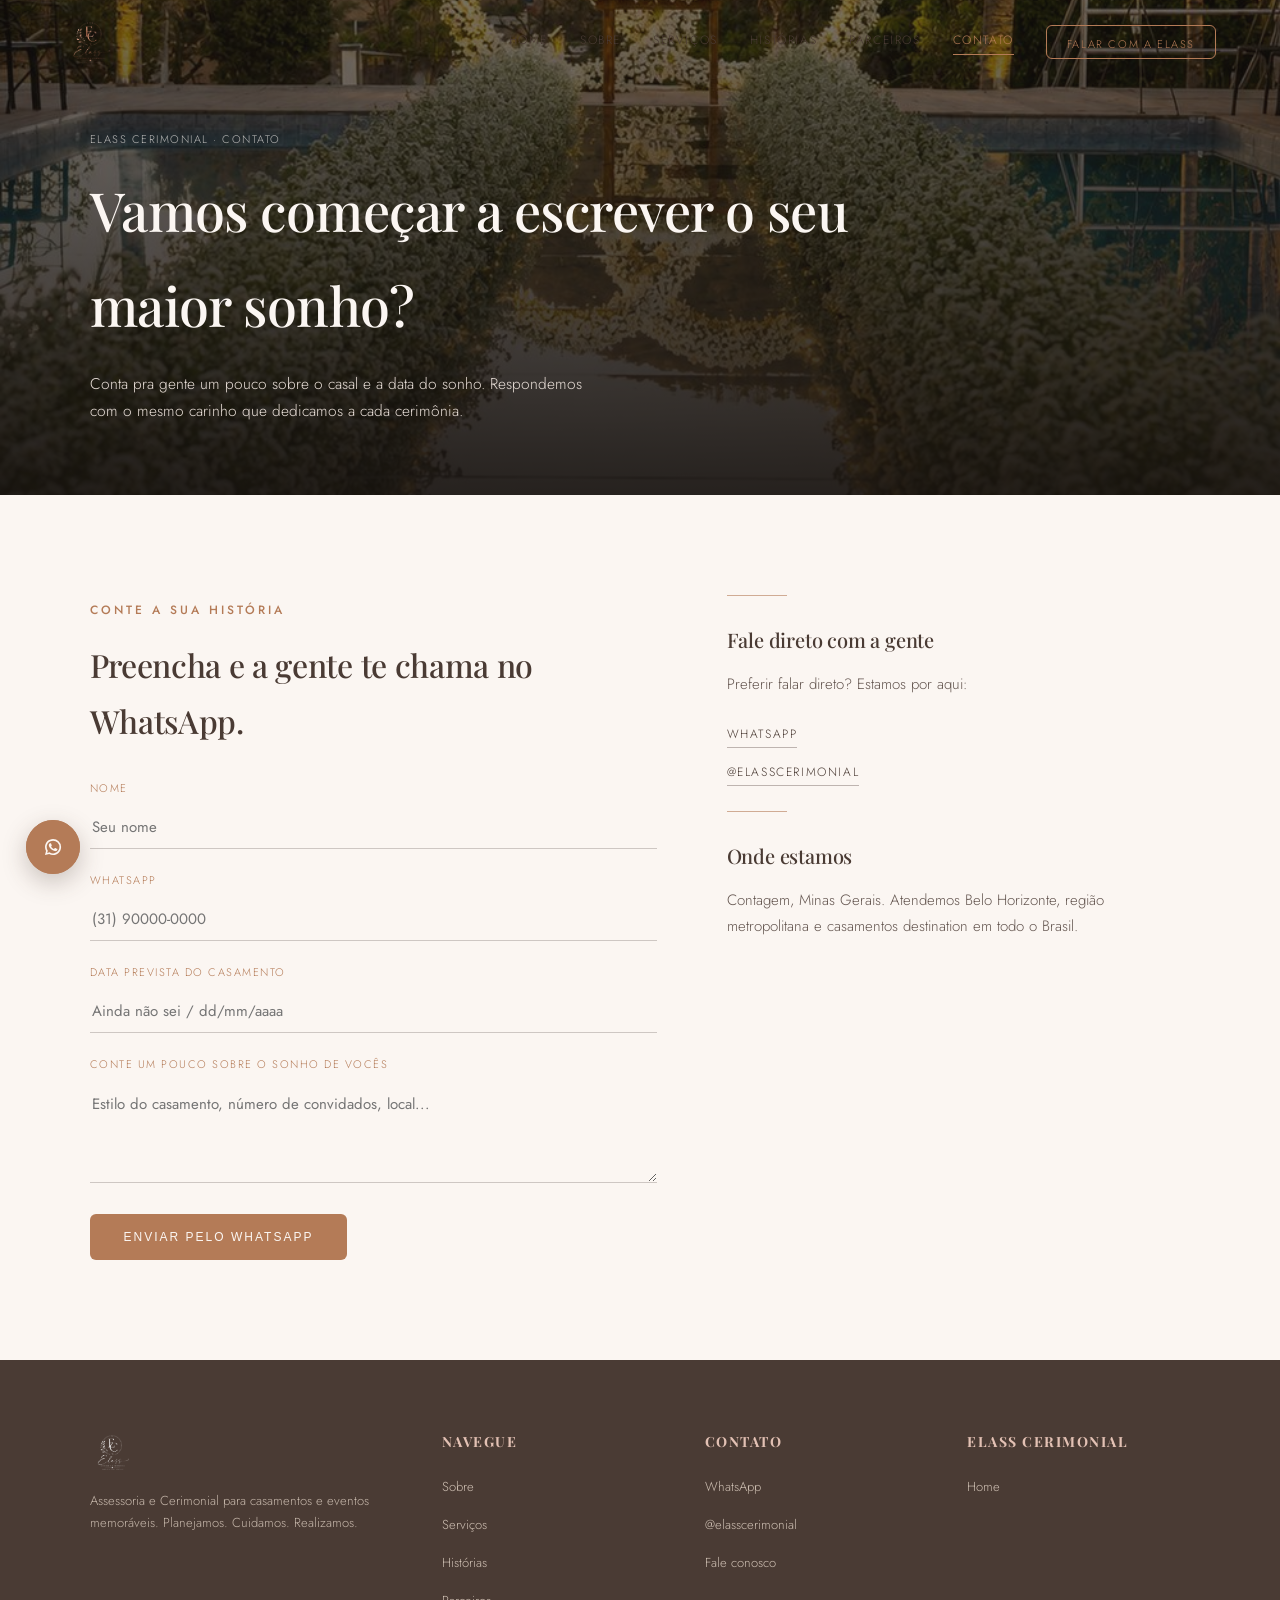
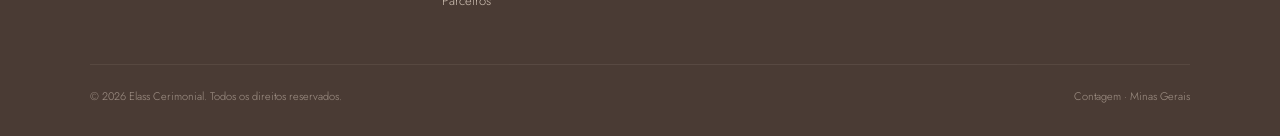
==== contato.html @ c17aeba6 "Refinamento v2: identidade corrigida, menu mobile redesenhado, indicador de capitulo, arquitetura mu" ====
<!DOCTYPE html>
<html lang="pt-BR">
<head>
<meta charset="UTF-8">
<meta name="viewport" content="width=device-width, initial-scale=1.0">
<title>Contato — Elass Cerimonial</title>
<meta name="description" content="Fale com a Elass Cerimonial e comece a planejar o seu grande dia.">
<link rel="preconnect" href="https://fonts.googleapis.com">
<link href="https://fonts.googleapis.com/css2?family=Playfair+Display:ital,wght@0,400;0,500;0,600;1,500&family=Jost:wght@300;400;500;600&display=swap" rel="stylesheet">
<link rel="stylesheet" href="assets/css/style.css">
</head>
<body>

<header id="site-header" class="light-context">
  <a href="index.html" class="brand">
    <img class="logo-light" src="assets/img/logo-white.png" alt="Elass Cerimonial">
    <img class="logo-dark" src="assets/img/logo-bronze.png" alt="Elass Cerimonial">
  </a>
  <nav class="primary">
    <a href="index.html">Home</a>
    <a href="sobre.html">Sobre</a>
    <a href="servicos.html">Serviços</a>
    <a href="historias.html">Histórias</a>
    <a href="parceiros.html">Parceiros</a>
    <a href="contato.html" class="active">Contato</a>
    <a href="https://api.whatsapp.com/send?phone=5531996472045" class="nav-cta">Falar com a Elass</a>
  </nav>
  <button class="menu-toggle" aria-label="Abrir menu"><span></span><span></span><span></span></button>
</header>

<div id="mobile-nav">
  <a href="index.html">Home</a>
  <a href="sobre.html">Sobre</a>
  <a href="servicos.html">Serviços</a>
  <a href="historias.html">Histórias</a>
  <a href="parceiros.html">Parceiros</a>
  <a href="contato.html" class="active">Contato</a>
  <div class="m-divider"></div>
  <a href="https://api.whatsapp.com/send?phone=5531996472045" class="m-cta">Falar com a Elass</a>
</div>

<section class="page-hero" style="min-height:40vh;">
  <div class="bg" style="background-image:url('assets/img/prologue.jpg');"></div>
  <div class="inner">
    <div class="breadcrumb">Elass Cerimonial · Contato</div>
    <h1>Vamos começar a escrever o seu maior sonho?</h1>
    <p class="lead">Conta pra gente um pouco sobre o casal e a data do sonho. Respondemos com o mesmo carinho que dedicamos a cada cerimônia.</p>
  </div>
</section>

<section class="section">
  <div class="section-inner" style="display:grid;grid-template-columns:1.1fr .9fr;gap:70px;">
    <div>
      <span class="eyebrow">Conte a sua história</span>
      <h2 style="font-size:clamp(24px,3vw,32px);margin:14px 0 30px;">Preencha e a gente te chama no WhatsApp.</h2>
      <form id="contact-form" class="contact-form">
        <div class="form-row">
          <label for="nome">Nome</label>
          <input type="text" id="nome" name="nome" required placeholder="Seu nome">
        </div>
        <div class="form-row">
          <label for="whatsapp">WhatsApp</label>
          <input type="tel" id="whatsapp" name="whatsapp" required placeholder="(31) 90000-0000">
        </div>
        <div class="form-row">
          <label for="data">Data prevista do casamento</label>
          <input type="text" id="data" name="data" placeholder="Ainda não sei / dd/mm/aaaa">
        </div>
        <div class="form-row">
          <label for="mensagem">Conte um pouco sobre o sonho de vocês</label>
          <textarea id="mensagem" name="mensagem" placeholder="Estilo do casamento, número de convidados, local..."></textarea>
        </div>
        <button type="submit" class="btn-primary" style="border:none;cursor:pointer;">Enviar pelo WhatsApp</button>
      </form>
    </div>
    <div>
      <div class="divider" style="margin-top:0;"></div>
      <h3 style="font-size:20px;margin-bottom:14px;">Fale direto com a gente</h3>
      <p style="font-size:15px;opacity:.85;margin-bottom:22px;">Preferir falar direto? Estamos por aqui:</p>
      <p style="margin-bottom:10px;"><a href="https://api.whatsapp.com/send?phone=5531996472045" class="link-underline">WhatsApp</a></p>
      <p style="margin-bottom:10px;"><a href="https://instagram.com/elasscerimonial" target="_blank" class="link-underline">@elasscerimonial</a></p>
      <div class="divider"></div>
      <h3 style="font-size:20px;margin-bottom:14px;">Onde estamos</h3>
      <p style="font-size:15px;opacity:.85;">Contagem, Minas Gerais. Atendemos Belo Horizonte, região metropolitana e casamentos destination em todo o Brasil.</p>
    </div>
  </div>
</section>

<footer>
  <div class="footer-grid">
    <div class="foot-brand">
      <img src="assets/img/logo-bronze.png" alt="Elass Cerimonial" style="filter:brightness(0) invert(1) opacity(.9);">
      <p>Assessoria e Cerimonial para casamentos e eventos memoráveis. Planejamos. Cuidamos. Realizamos.</p>
    </div>
    <div><h5>Navegue</h5><ul><li><a href="sobre.html">Sobre</a></li><li><a href="servicos.html">Serviços</a></li><li><a href="historias.html">Histórias</a></li><li><a href="parceiros.html">Parceiros</a></li></ul></div>
    <div><h5>Contato</h5><ul><li><a href="https://api.whatsapp.com/send?phone=5531996472045">WhatsApp</a></li><li><a href="https://instagram.com/elasscerimonial" target="_blank">@elasscerimonial</a></li><li><a href="contato.html">Fale conosco</a></li></ul></div>
    <div><h5>Elass Cerimonial</h5><ul><li><a href="index.html">Home</a></li></ul></div>
  </div>
  <div class="foot-bottom"><span>© 2026 Elass Cerimonial. Todos os direitos reservados.</span><span>Contagem · Minas Gerais</span></div>
</footer>

<a id="wa-float" href="https://api.whatsapp.com/send?phone=5531996472045" target="_blank" aria-label="Falar no WhatsApp">
  <div class="pulse"></div>
  <svg viewBox="0 0 24 24"><path d="M17.6 6.32A7.85 7.85 0 0 0 12.05 4C7.6 4 4 7.6 4 12.05c0 1.44.38 2.79 1.04 3.96L4 20l4.1-1.04a8 8 0 0 0 3.95 1.03h.01c4.45 0 8.05-3.6 8.05-8.05a7.85 7.85 0 0 0-2.51-5.62zM12.06 18.4h-.01a6.34 6.34 0 0 1-3.23-.89l-.23-.14-2.4.62.64-2.35-.15-.24a6.34 6.34 0 0 1-.98-3.37c0-3.5 2.85-6.36 6.37-6.36a6.32 6.32 0 0 1 6.35 6.37c0 3.5-2.86 6.36-6.36 6.36zm3.49-4.77c-.19-.1-1.13-.56-1.31-.62-.17-.06-.3-.1-.43.1-.13.19-.5.62-.61.75-.11.13-.23.14-.42.05-.19-.1-.8-.3-1.53-.95a5.7 5.7 0 0 1-1.05-1.31c-.11-.19-.01-.29.09-.4.1-.1.19-.23.28-.35.09-.11.12-.19.19-.32.06-.13.03-.24-.02-.34-.06-.1-.5-1.2-.68-1.64-.18-.42-.36-.36-.5-.37h-.42c-.14 0-.37.05-.56.26-.19.21-.75.73-.75 1.77s.77 2.06.88 2.2c.11.15 1.5 2.28 3.63 3.11 2.13.82 2.13.55 2.52.51.38-.03 1.24-.5 1.42-.99.18-.48.18-.9.13-.99-.05-.09-.18-.14-.37-.24z"/></svg>
</a>

<script src="assets/js/main.js"></script>
</body>
</html>
---- assets/css/style.css ----
:root{
  --offwhite:#FBF6F2;
  --champagne:#EFE0D2;
  --nude:#E3C1B4;
  --bronze:#B47B57;
  --brown:#4A3B34;
  --olive:#8A8E6C;
  --near-black:#181310;
  --white:#FFFFFF;
  --serif: 'Playfair Display', serif;
  --sans: 'Jost', sans-serif;
}
*{margin:0;padding:0;box-sizing:border-box;}
html{scroll-behavior:smooth;}
body{
  font-family:var(--sans);
  color:var(--brown);
  background:var(--offwhite);
  overflow-x:hidden;
  font-weight:300;
  line-height:1.75;
}
img{max-width:100%;display:block;}
a{color:inherit;text-decoration:none;}
h1,h2,h3{font-family:var(--serif);font-weight:500;letter-spacing:-0.01em;color:var(--brown);}
.eyebrow{
  font-family:var(--sans);font-size:12px;letter-spacing:3px;text-transform:uppercase;
  color:var(--bronze);font-weight:500;
}

/* ---------- HEADER (compartilhado) ---------- */
header{
  position:fixed;top:0;left:0;right:0;z-index:500;
  display:flex;align-items:center;justify-content:space-between;
  padding:16px 5vw;
  transition:background .4s ease, box-shadow .4s ease, padding .3s ease;
}
header.scrolled{background:rgba(251,246,242,.92);backdrop-filter:blur(8px);box-shadow:0 1px 0 rgba(74,59,52,.08);padding:10px 5vw;}
header .brand{display:flex;align-items:center;gap:12px;}
header .brand img{height:52px;width:auto;transition:height .3s ease;}
header.scrolled .brand img{height:42px;}
header .brand .logo-dark{display:none;}
header.scrolled .brand .logo-light{display:none;}
header.scrolled .brand .logo-dark{display:block;}
header.light-context .brand .logo-light{display:none;}
header.light-context .brand .logo-dark{display:block;}

nav.primary{display:flex;gap:32px;align-items:center;}
nav.primary a{font-size:12px;letter-spacing:1.6px;text-transform:uppercase;color:var(--offwhite);position:relative;padding-bottom:4px;}
header.scrolled nav.primary a, header.light-context nav.primary a{color:var(--brown);}
nav.primary a::after{content:'';position:absolute;left:0;bottom:0;width:0;height:1px;background:var(--bronze);transition:width .35s ease;}
nav.primary a:hover::after, nav.primary a.active::after{width:100%;}
nav.primary a.active{color:var(--bronze);}
header.scrolled nav.primary a.active, header.light-context nav.primary a.active{color:var(--bronze);}
.nav-cta{
  border:1px solid var(--offwhite);color:var(--offwhite)!important;
  padding:9px 20px;border-radius:6px;font-size:11px!important;
}
header.scrolled .nav-cta, header.light-context .nav-cta{border-color:var(--bronze);color:var(--bronze)!important;}
.nav-cta::after{display:none!important;}

.menu-toggle{
  display:none;background:none;border:0;cursor:pointer;
  width:30px;height:22px;position:relative;z-index:900;
}
.menu-toggle span{
  position:absolute;left:0;width:100%;height:1.5px;background:var(--offwhite);transition:.35s ease;
}
header.scrolled .menu-toggle span, header.light-context .menu-toggle span{background:var(--brown);}
.menu-toggle span:nth-child(1){top:2px;}
.menu-toggle span:nth-child(2){top:10px;}
.menu-toggle span:nth-child(3){top:18px;}
.menu-toggle.open span{background:var(--brown)!important;}
.menu-toggle.open span:nth-child(1){transform:translateY(8px) rotate(45deg);}
.menu-toggle.open span:nth-child(2){opacity:0;}
.menu-toggle.open span:nth-child(3){transform:translateY(-8px) rotate(-45deg);}

/* ---------- MOBILE NAV OVERLAY ---------- */
#mobile-nav{
  position:fixed;inset:0;z-index:800;
  background:var(--offwhite);
  display:flex;flex-direction:column;align-items:center;justify-content:center;
  gap:30px;
  opacity:0;visibility:hidden;transform:translateY(-12px);
  transition:opacity .4s ease, transform .4s ease, visibility 0s linear .4s;
}
#mobile-nav.open{opacity:1;visibility:visible;transform:translateY(0);transition:opacity .4s ease, transform .4s ease;}
#mobile-nav a{
  font-family:var(--serif);font-size:26px;color:var(--brown);position:relative;
}
#mobile-nav a.active{color:var(--bronze);}
#mobile-nav .m-cta{
  margin-top:14px;background:var(--bronze);color:var(--offwhite);
  padding:14px 34px;border-radius:6px;font-family:var(--sans);
  font-size:12px;letter-spacing:2px;text-transform:uppercase;
}
#mobile-nav .m-divider{width:36px;height:1px;background:var(--nude);}

@media (max-width:900px){
  nav.primary{display:none;}
  .menu-toggle{display:block;}
}

/* ---------- Chapter progress rail ---------- */
#chapter-rail{
  position:fixed;right:26px;top:50%;transform:translateY(-50%);
  z-index:400;display:flex;flex-direction:column;gap:18px;align-items:flex-end;
}
#chapter-rail .dot-row{display:flex;align-items:center;gap:10px;}
#chapter-rail .dot{
  width:6px;height:6px;border-radius:50%;background:rgba(74,59,52,.28);
  cursor:pointer;transition:.3s;flex-shrink:0;
}
#chapter-rail .dot.active{background:var(--bronze);transform:scale(1.6);}
#chapter-rail .label{
  font-size:9.5px;letter-spacing:1.3px;text-transform:uppercase;
  white-space:nowrap;opacity:0;max-width:0;overflow:hidden;
  transition:opacity .3s, max-width .3s;color:var(--brown);
}
#chapter-rail .dot-row.active .label{opacity:.85;max-width:160px;}
@media (max-width:900px){ #chapter-rail{display:none;} }

/* ---------- Page hero (páginas internas) ---------- */
.page-hero{
  min-height:56vh;display:flex;align-items:flex-end;position:relative;
  padding:130px 7vw 70px;background:var(--near-black);color:var(--offwhite);
}
.page-hero .bg{position:absolute;inset:0;background-size:cover;background-position:center;opacity:.5;}
.page-hero .bg::after{content:'';position:absolute;inset:0;background:linear-gradient(180deg,rgba(24,19,16,.15),rgba(24,19,16,.85));}
.page-hero .inner{position:relative;z-index:2;max-width:760px;}
.page-hero h1{color:var(--offwhite);font-size:clamp(32px,5vw,54px);margin-top:14px;}
.page-hero p.lead{color:#e9dfd8;font-size:15.5px;margin-top:18px;max-width:520px;}
.breadcrumb{font-size:11px;letter-spacing:1.5px;text-transform:uppercase;opacity:.7;margin-bottom:6px;color:var(--offwhite);}

/* ---------- Generic ---------- */
.section{padding:100px 7vw;}
.section-inner{max-width:1200px;margin:0 auto;}
.section .head{max-width:640px;margin-bottom:56px;}
.section .head h2{font-size:clamp(28px,3.6vw,42px);margin-top:14px;}
.divider{width:60px;height:1px;background:var(--bronze);margin:26px 0;opacity:.6;}

.btn-primary{
  display:inline-block;background:var(--bronze);color:var(--offwhite);
  padding:16px 34px;border-radius:6px;font-size:12px;letter-spacing:2px;text-transform:uppercase;
  border:1px solid var(--bronze);transition:.35s;font-weight:500;
}
.btn-primary:hover{background:transparent;color:var(--bronze);}
.link-underline{
  font-size:12px;letter-spacing:1.6px;text-transform:uppercase;position:relative;padding-bottom:4px;
  border-bottom:1px solid rgba(74,59,52,.35);
}
.link-underline:hover{border-color:var(--bronze);color:var(--bronze);}

.reveal{opacity:0;transform:translateY(26px);}

/* ---------- Cards genéricos ---------- */
.card-grid{display:grid;grid-template-columns:repeat(3,1fr);gap:26px;}
@media (max-width:900px){.card-grid{grid-template-columns:1fr 1fr;}}
@media (max-width:600px){.card-grid{grid-template-columns:1fr;}}

.story-card{
  position:relative;aspect-ratio:3/4;border-radius:4px;overflow:hidden;cursor:pointer;
  display:flex;align-items:flex-end;padding:26px;color:var(--offwhite);
}
.story-card::after{content:'';position:absolute;inset:0;background:linear-gradient(180deg,rgba(0,0,0,0) 40%,rgba(0,0,0,.62) 100%);}
.story-card .sc-content{position:relative;z-index:2;}
.story-card .tag{
  position:absolute;top:16px;left:16px;z-index:3;font-size:9px;letter-spacing:1.5px;text-transform:uppercase;
  background:rgba(255,255,255,.18);backdrop-filter:blur(4px);padding:5px 9px;border-radius:20px;
}
.story-card h4{font-family:var(--serif);font-size:21px;margin-bottom:4px;}
.story-card .meta{font-size:11px;letter-spacing:1px;opacity:.85;}
.story-card .quote{font-family:var(--serif);font-style:italic;font-size:13px;margin-top:8px;opacity:.9;}

.service-card{
  background:var(--white);border-radius:6px;padding:38px 30px;border:1px solid rgba(74,59,52,.08);
  transition:.3s;
}
.service-card:hover{transform:translateY(-6px);box-shadow:0 20px 40px rgba(74,59,52,.08);}
.service-card .num{font-family:var(--serif);font-style:italic;color:var(--nude);font-size:14px;}
.service-card h3{font-size:22px;margin:12px 0 12px;}
.service-card p{font-size:14.5px;opacity:.85;margin-bottom:14px;}

.partner-card{
  background:var(--white);border-radius:6px;padding:32px 20px;text-align:center;border:1px solid rgba(74,59,52,.08);
}
.partner-card .cat{font-size:10px;letter-spacing:1.5px;text-transform:uppercase;color:var(--bronze);margin-bottom:10px;}
.partner-card h4{font-family:var(--serif);font-size:18px;}

/* ---------- Formulário de contato ---------- */
.contact-form{max-width:640px;}
.form-row{margin-bottom:22px;}
.form-row label{display:block;font-size:11px;letter-spacing:1.5px;text-transform:uppercase;color:var(--bronze);margin-bottom:8px;}
.form-row input, .form-row textarea, .form-row select{
  width:100%;border:none;border-bottom:1px solid rgba(74,59,52,.25);background:transparent;
  padding:10px 2px;font-family:var(--sans);font-size:15px;color:var(--brown);transition:border-color .3s;
}
.form-row input:focus, .form-row textarea:focus, .form-row select:focus{outline:none;border-color:var(--bronze);}
.form-row textarea{resize:vertical;min-height:100px;}

/* ---------- Footer ---------- */
footer{background:var(--brown);color:var(--champagne);padding:70px 7vw 30px;}
.footer-grid{display:grid;grid-template-columns:1.4fr 1fr 1fr 1fr;gap:40px;max-width:1280px;margin:0 auto;}
footer h5{font-family:var(--serif);font-size:14px;letter-spacing:1.5px;color:var(--nude);margin-bottom:18px;text-transform:uppercase;}
footer .foot-brand img{height:44px;margin-bottom:16px;}
footer p{font-size:13px;opacity:.75;max-width:280px;}
footer ul{list-style:none;display:flex;flex-direction:column;gap:10px;}
footer ul a{font-size:13px;opacity:.8;}
footer ul a:hover{opacity:1;color:var(--nude);}
.foot-bottom{
  max-width:1280px;margin:50px auto 0;padding-top:22px;border-top:1px solid rgba(239,224,210,.15);
  display:flex;justify-content:space-between;font-size:11px;opacity:.55;flex-wrap:wrap;gap:10px;
}
@media (max-width:900px){.footer-grid{grid-template-columns:1fr 1fr;}}
@media (max-width:600px){.footer-grid{grid-template-columns:1fr;}}

/* ---------- Floating WhatsApp ---------- */
#wa-float{
  position:fixed;bottom:26px;left:26px;z-index:600;
  width:54px;height:54px;border-radius:50%;
  background:var(--bronze);display:flex;align-items:center;justify-content:center;
  box-shadow:0 8px 24px rgba(74,59,52,.28);transition:transform .3s ease;
}
#wa-float:hover{transform:scale(1.08);}
#wa-float svg{width:24px;height:24px;fill:var(--offwhite);}
#wa-float .pulse{position:absolute;inset:0;border-radius:50%;border:1px solid var(--bronze);animation:pulse 2.6s infinite;}
@keyframes pulse{0%{transform:scale(1);opacity:.6;}100%{transform:scale(1.7);opacity:0;}}

@media (prefers-reduced-motion: reduce){
  *{animation-duration:.001ms!important;transition-duration:.001ms!important;}
}
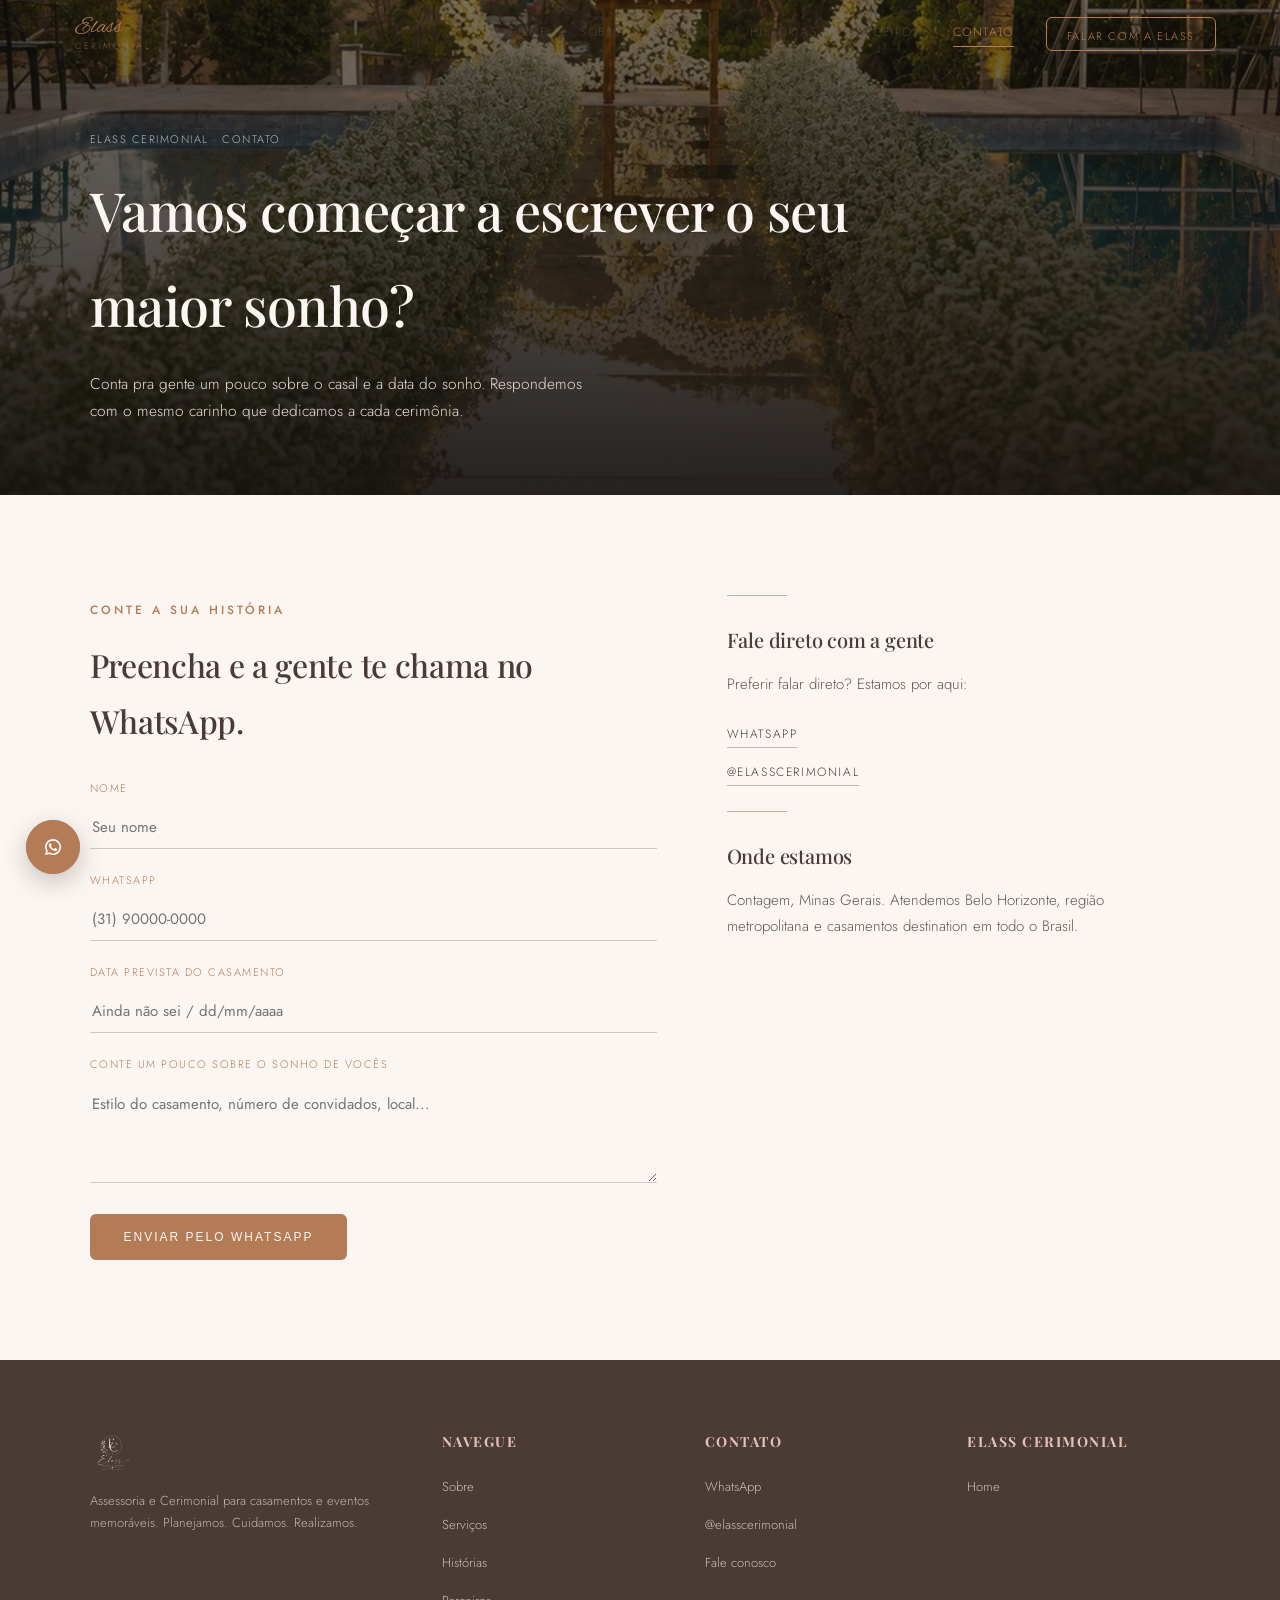
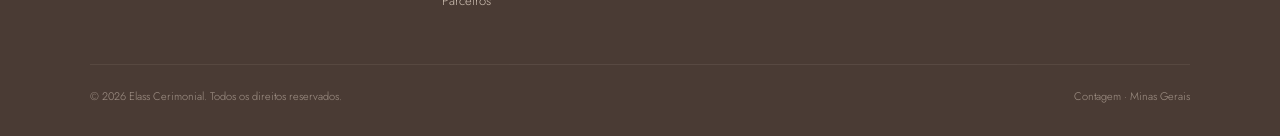
==== commit 2bb486ef: "Fix critico: logo do cabecalho renderizando em tamanho gigante (classe CSS .icon ausente no HTML). R" ====
--- a/contato.html
+++ b/contato.html
@@ -6,15 +6,19 @@
 <title>Contato — Elass Cerimonial</title>
 <meta name="description" content="Fale com a Elass Cerimonial e comece a planejar o seu grande dia.">
 <link rel="preconnect" href="https://fonts.googleapis.com">
-<link href="https://fonts.googleapis.com/css2?family=Playfair+Display:ital,wght@0,400;0,500;0,600;1,500&family=Jost:wght@300;400;500;600&display=swap" rel="stylesheet">
+<link href="https://fonts.googleapis.com/css2?family=Playfair+Display:ital,wght@0,400;0,500;0,600;1,500&family=Jost:wght@300;400;500;600&family=Alex+Brush&display=swap" rel="stylesheet">
 <link rel="stylesheet" href="assets/css/style.css">
 </head>
 <body>
 
 <header id="site-header" class="light-context">
   <a href="index.html" class="brand">
-    <img class="logo-light" src="assets/img/logo-white.png" alt="Elass Cerimonial">
-    <img class="logo-dark" src="assets/img/logo-bronze.png" alt="Elass Cerimonial">
+    <img class="icon icon-light" src="assets/img/icon-white.png" alt="">
+    <img class="icon icon-dark" src="assets/img/icon-bronze.png" alt="">
+    <span class="brand-text">
+      <span class="brand-word">Elass</span>
+      <span class="brand-sub">Cerimonial</span>
+    </span>
   </a>
   <nav class="primary">
     <a href="index.html">Home</a>
--- a/assets/css/style.css
+++ b/assets/css/style.css
@@ -36,14 +36,36 @@
   transition:background .4s ease, box-shadow .4s ease, padding .3s ease;
 }
 header.scrolled{background:rgba(251,246,242,.92);backdrop-filter:blur(8px);box-shadow:0 1px 0 rgba(74,59,52,.08);padding:10px 5vw;}
-header .brand{display:flex;align-items:center;gap:12px;}
-header .brand img{height:52px;width:auto;transition:height .3s ease;}
-header.scrolled .brand img{height:42px;}
-header .brand .logo-dark{display:none;}
-header.scrolled .brand .logo-light{display:none;}
-header.scrolled .brand .logo-dark{display:block;}
-header.light-context .brand .logo-light{display:none;}
-header.light-context .brand .logo-dark{display:block;}
+header .brand{
+  display:flex;align-items:center;gap:11px;
+}
+header .brand .icon{
+  height:44px;max-height:44px;width:auto;object-fit:contain;display:block;
+  transition:height .3s ease, filter .3s ease;
+  filter:drop-shadow(0 2px 8px rgba(0,0,0,.4));
+  flex-shrink:0;
+}
+header.scrolled .brand .icon, header.light-context .brand .icon{height:36px;max-height:36px;filter:none;}
+header .brand .icon-dark{display:none;}
+header.scrolled .brand .icon-light, header.light-context .brand .icon-light{display:none;}
+header.scrolled .brand .icon-dark, header.light-context .brand .icon-dark{display:block;}
+header .brand-text{display:flex;flex-direction:column;line-height:1;}
+header .brand-word{
+  font-family:'Alex Brush', cursive;font-size:26px;line-height:.85;color:var(--offwhite);
+  text-shadow:0 2px 10px rgba(0,0,0,.35);transition:color .3s ease, font-size .3s ease;
+}
+header.scrolled .brand-word, header.light-context .brand-word{color:var(--bronze);font-size:23px;text-shadow:none;}
+header .brand-sub{
+  font-family:var(--sans);font-size:9px;letter-spacing:2.5px;text-transform:uppercase;
+  color:var(--nude);margin-top:3px;transition:color .3s ease;
+}
+header.scrolled .brand-sub, header.light-context .brand-sub{color:var(--bronze);opacity:.65;}
+@media (max-width:900px){
+  header .brand .icon{height:32px;max-height:32px;}
+  header.scrolled .brand .icon, header.light-context .brand .icon{height:30px;max-height:30px;}
+  header .brand-word{font-size:21px;}
+  header .brand-sub{font-size:8px;letter-spacing:2px;}
+}
 
 nav.primary{display:flex;gap:32px;align-items:center;}
 nav.primary a{font-size:12px;letter-spacing:1.6px;text-transform:uppercase;color:var(--offwhite);position:relative;padding-bottom:4px;}
@@ -145,6 +167,7 @@
   border:1px solid var(--bronze);transition:.35s;font-weight:500;
 }
 .btn-primary:hover{background:transparent;color:var(--bronze);}
+.story-card:hover{transform:translateY(-4px);box-shadow:0 22px 44px rgba(74,59,52,.16);}
 .link-underline{
   font-size:12px;letter-spacing:1.6px;text-transform:uppercase;position:relative;padding-bottom:4px;
   border-bottom:1px solid rgba(74,59,52,.35);
@@ -159,7 +182,8 @@
 @media (max-width:600px){.card-grid{grid-template-columns:1fr;}}
 
 .story-card{
-  position:relative;aspect-ratio:3/4;border-radius:4px;overflow:hidden;cursor:pointer;
+  position:relative;aspect-ratio:3/4;border-radius:6px;overflow:hidden;cursor:pointer;
+  box-shadow:0 14px 34px rgba(74,59,52,.1);transition:transform .4s ease, box-shadow .4s ease;
   display:flex;align-items:flex-end;padding:26px;color:var(--offwhite);
 }
 .story-card::after{content:'';position:absolute;inset:0;background:linear-gradient(180deg,rgba(0,0,0,0) 40%,rgba(0,0,0,.62) 100%);}
